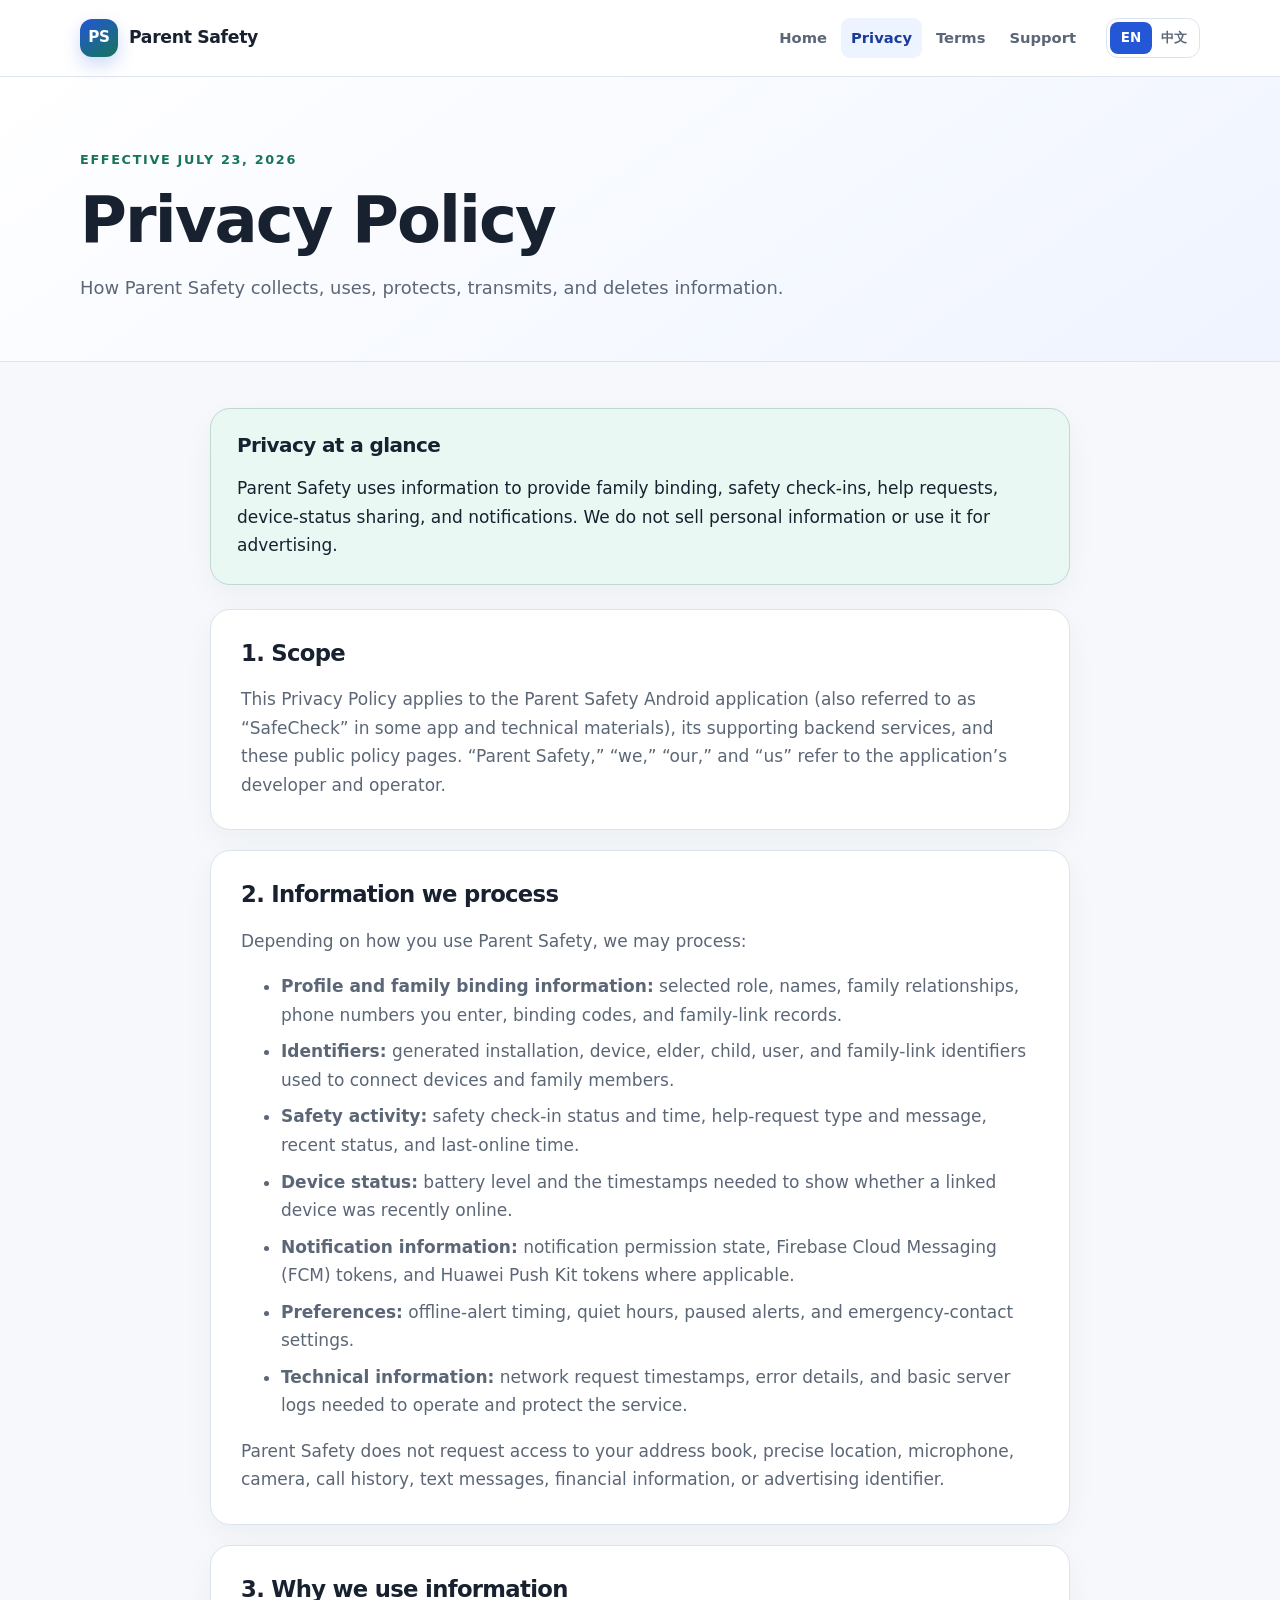
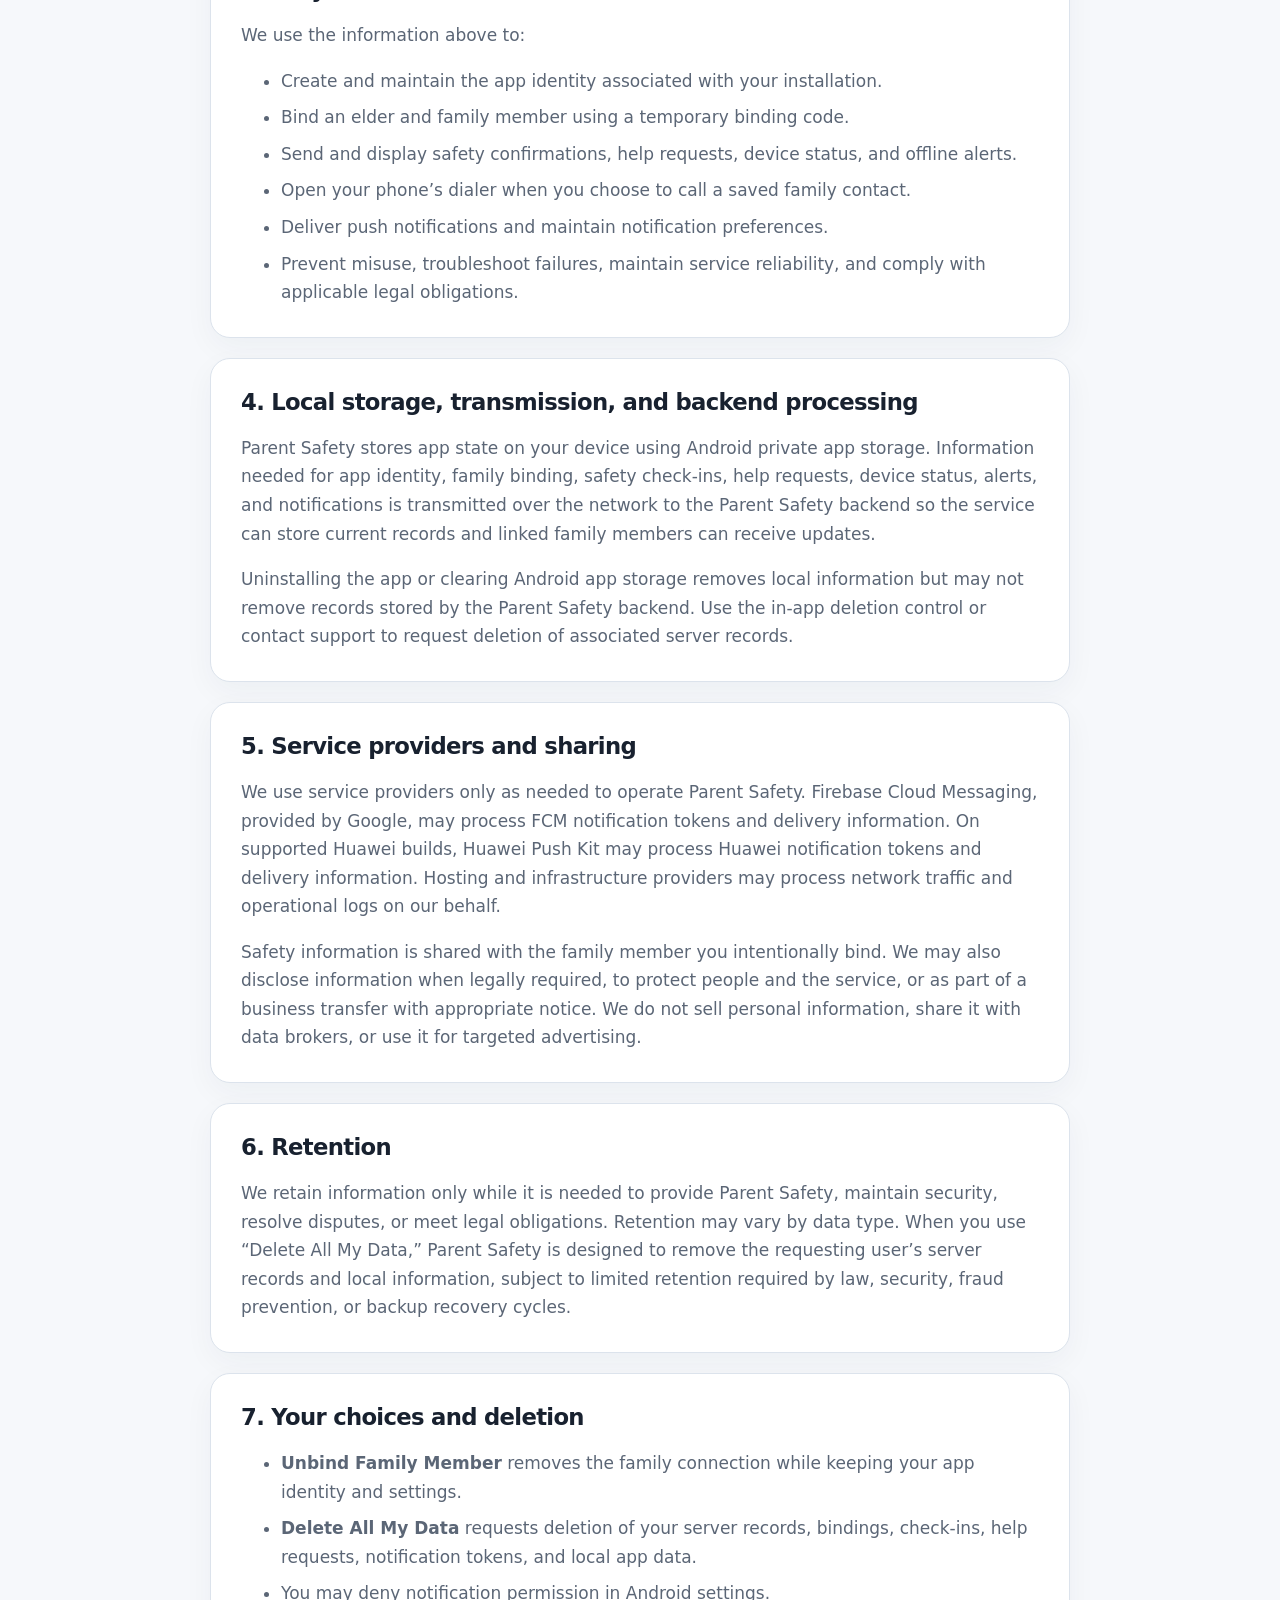
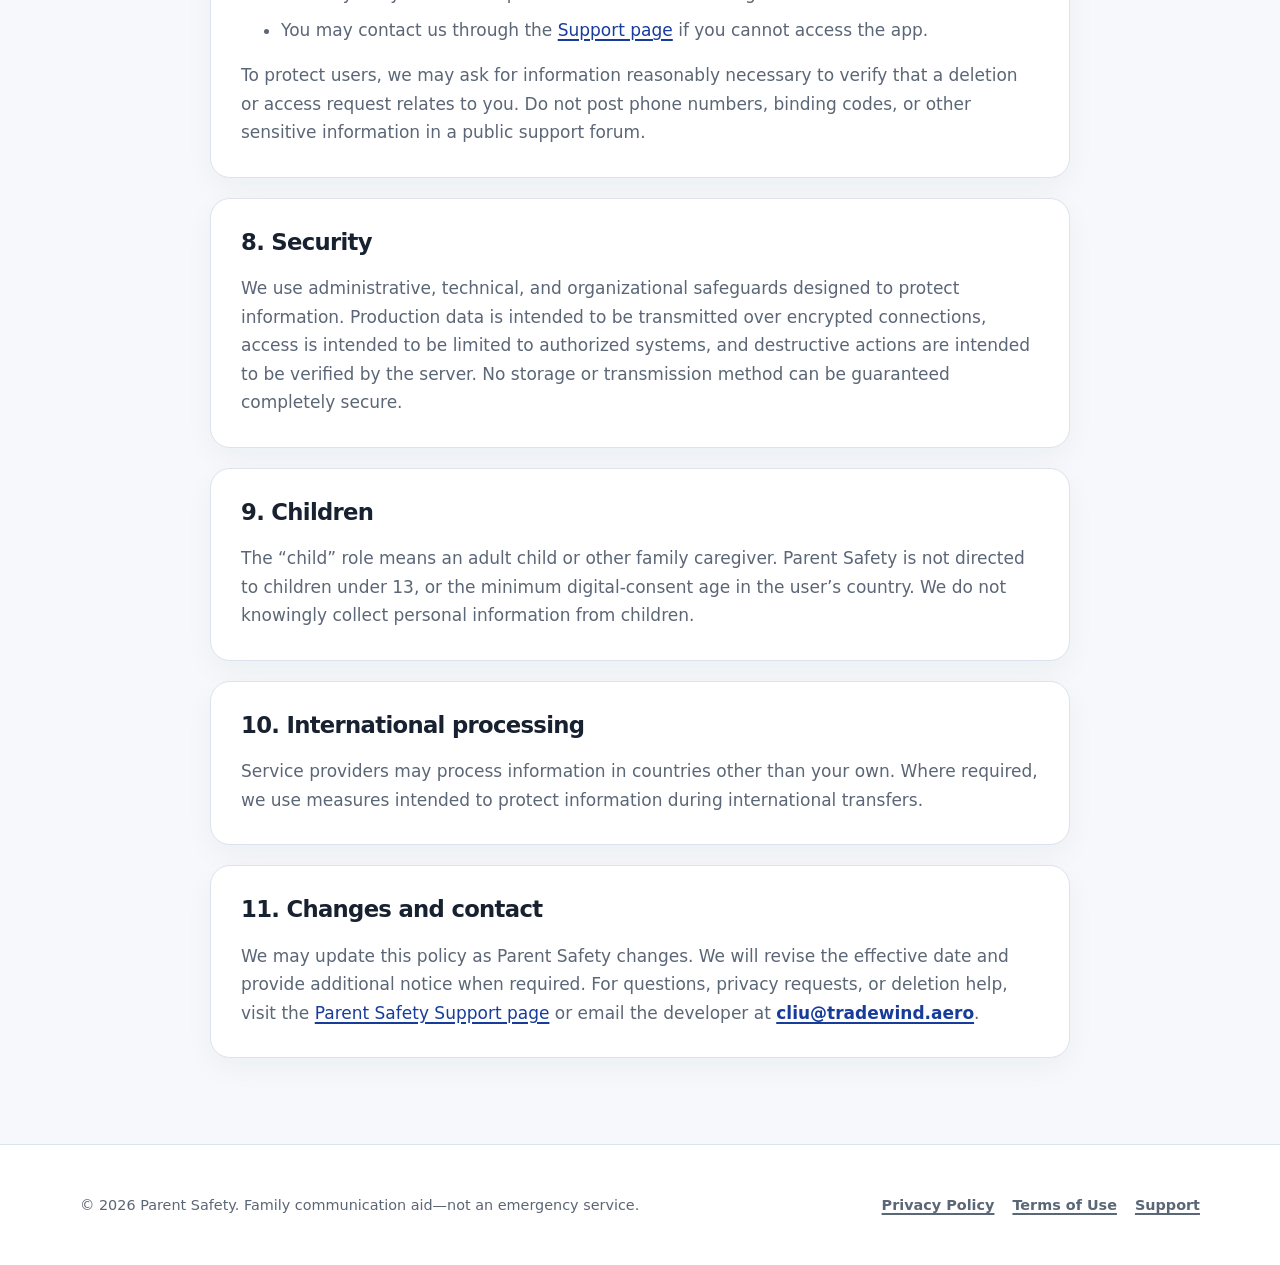
==== privacy/index.html @ eed0bc13 "Create Parent Safety static site" ====
<!doctype html>
<html lang="en">
<head>
  <meta charset="utf-8">
  <meta name="viewport" content="width=device-width, initial-scale=1">
  <meta name="description" content="Parent Safety Privacy Policy: how family, safety, device, and notification information is processed.">
  <title>Privacy Policy | Parent Safety</title>
  <link rel="stylesheet" href="../assets/styles.css">
</head>
<body>
  <a class="skip-link" href="#main">Skip to content</a>
  <header class="site-header"><div class="nav-shell">
    <a class="brand" href="../"><span class="brand-mark" aria-hidden="true">PS</span>Parent Safety</a>
    <div class="nav-actions"><nav class="primary-nav" aria-label="Primary navigation"><a href="../">Home</a><a href="./" aria-current="page">Privacy</a><a href="../terms/">Terms</a><a href="../support/">Support</a></nav><nav class="language-switcher" aria-label="Language"><span lang="en" aria-current="true">EN</span><a href="zh.html" lang="zh" hreflang="zh">中文</a></nav></div>
  </div></header>

  <main id="main">
    <header class="page-hero"><div class="page-shell"><p class="eyebrow">Effective July 23, 2026</p><h1>Privacy Policy</h1><p class="page-description">How Parent Safety collects, uses, protects, transmits, and deletes information.</p></div></header>
    <div class="legal-content">
      <aside class="notice"><h2>Privacy at a glance</h2><p>Parent Safety uses information to provide family binding, safety check-ins, help requests, device-status sharing, and notifications. We do not sell personal information or use it for advertising.</p></aside>

      <section class="legal-section"><h2>1. Scope</h2><p>This Privacy Policy applies to the Parent Safety Android application (also referred to as “SafeCheck” in some app and technical materials), its supporting backend services, and these public policy pages. “Parent Safety,” “we,” “our,” and “us” refer to the application’s developer and operator.</p></section>

      <section class="legal-section"><h2>2. Information we process</h2><p>Depending on how you use Parent Safety, we may process:</p><ul>
        <li><strong>Profile and family binding information:</strong> selected role, names, family relationships, phone numbers you enter, binding codes, and family-link records.</li>
        <li><strong>Identifiers:</strong> generated installation, device, elder, child, user, and family-link identifiers used to connect devices and family members.</li>
        <li><strong>Safety activity:</strong> safety check-in status and time, help-request type and message, recent status, and last-online time.</li>
        <li><strong>Device status:</strong> battery level and the timestamps needed to show whether a linked device was recently online.</li>
        <li><strong>Notification information:</strong> notification permission state, Firebase Cloud Messaging (FCM) tokens, and Huawei Push Kit tokens where applicable.</li>
        <li><strong>Preferences:</strong> offline-alert timing, quiet hours, paused alerts, and emergency-contact settings.</li>
        <li><strong>Technical information:</strong> network request timestamps, error details, and basic server logs needed to operate and protect the service.</li>
      </ul><p>Parent Safety does not request access to your address book, precise location, microphone, camera, call history, text messages, financial information, or advertising identifier.</p></section>

      <section class="legal-section"><h2>3. Why we use information</h2><p>We use the information above to:</p><ul>
        <li>Create and maintain the app identity associated with your installation.</li>
        <li>Bind an elder and family member using a temporary binding code.</li>
        <li>Send and display safety confirmations, help requests, device status, and offline alerts.</li>
        <li>Open your phone’s dialer when you choose to call a saved family contact.</li>
        <li>Deliver push notifications and maintain notification preferences.</li>
        <li>Prevent misuse, troubleshoot failures, maintain service reliability, and comply with applicable legal obligations.</li>
      </ul></section>

      <section class="legal-section"><h2>4. Local storage, transmission, and backend processing</h2><p>Parent Safety stores app state on your device using Android private app storage. Information needed for app identity, family binding, safety check-ins, help requests, device status, alerts, and notifications is transmitted over the network to the Parent Safety backend so the service can store current records and linked family members can receive updates.</p><p>Uninstalling the app or clearing Android app storage removes local information but may not remove records stored by the Parent Safety backend. Use the in-app deletion control or contact support to request deletion of associated server records.</p></section>

      <section class="legal-section"><h2>5. Service providers and sharing</h2><p>We use service providers only as needed to operate Parent Safety. Firebase Cloud Messaging, provided by Google, may process FCM notification tokens and delivery information. On supported Huawei builds, Huawei Push Kit may process Huawei notification tokens and delivery information. Hosting and infrastructure providers may process network traffic and operational logs on our behalf.</p><p>Safety information is shared with the family member you intentionally bind. We may also disclose information when legally required, to protect people and the service, or as part of a business transfer with appropriate notice. We do not sell personal information, share it with data brokers, or use it for targeted advertising.</p></section>

      <section class="legal-section"><h2>6. Retention</h2><p>We retain information only while it is needed to provide Parent Safety, maintain security, resolve disputes, or meet legal obligations. Retention may vary by data type. When you use “Delete All My Data,” Parent Safety is designed to remove the requesting user’s server records and local information, subject to limited retention required by law, security, fraud prevention, or backup recovery cycles.</p></section>

      <section class="legal-section"><h2>7. Your choices and deletion</h2><ul>
        <li><strong>Unbind Family Member</strong> removes the family connection while keeping your app identity and settings.</li>
        <li><strong>Delete All My Data</strong> requests deletion of your server records, bindings, check-ins, help requests, notification tokens, and local app data.</li>
        <li>You may deny notification permission in Android settings.</li>
        <li>You may contact us through the <a href="../support/">Support page</a> if you cannot access the app.</li>
      </ul><p>To protect users, we may ask for information reasonably necessary to verify that a deletion or access request relates to you. Do not post phone numbers, binding codes, or other sensitive information in a public support forum.</p></section>

      <section class="legal-section"><h2>8. Security</h2><p>We use administrative, technical, and organizational safeguards designed to protect information. Production data is intended to be transmitted over encrypted connections, access is intended to be limited to authorized systems, and destructive actions are intended to be verified by the server. No storage or transmission method can be guaranteed completely secure.</p></section>

      <section class="legal-section"><h2>9. Children</h2><p>The “child” role means an adult child or other family caregiver. Parent Safety is not directed to children under 13, or the minimum digital-consent age in the user’s country. We do not knowingly collect personal information from children.</p></section>

      <section class="legal-section"><h2>10. International processing</h2><p>Service providers may process information in countries other than your own. Where required, we use measures intended to protect information during international transfers.</p></section>

      <section class="legal-section"><h2>11. Changes and contact</h2><p>We may update this policy as Parent Safety changes. We will revise the effective date and provide additional notice when required. For questions, privacy requests, or deletion help, visit the <a href="../support/">Parent Safety Support page</a> or email the developer at <a class="email-link" href="mailto:cliu@tradewind.aero">cliu@tradewind.aero</a>.</p></section>
    </div>
  </main>

  <footer class="site-footer"><div class="footer-shell"><div class="footer-copy">© 2026 Parent Safety. Family communication aid—not an emergency service.</div><nav class="footer-links" aria-label="Legal and support"><a href="./">Privacy Policy</a><a href="../terms/">Terms of Use</a><a href="../support/">Support</a></nav></div></footer>
</body>
</html>
---- assets/styles.css ----
:root {
  --ink: #18212f;
  --muted: #5b6676;
  --blue: #2457d6;
  --blue-dark: #173c9b;
  --blue-soft: #edf3ff;
  --green: #16745a;
  --green-soft: #eaf8f3;
  --amber: #945b10;
  --amber-soft: #fff6df;
  --red: #a53838;
  --red-soft: #fff0f0;
  --line: #dce3ec;
  --surface: #ffffff;
  --background: #f6f8fb;
  --shadow: 0 18px 45px rgba(31, 48, 78, 0.09);
  --radius: 20px;
  --content: 1120px;
}

* {
  box-sizing: border-box;
}

html {
  scroll-behavior: smooth;
}

body {
  margin: 0;
  color: var(--ink);
  background: var(--background);
  font-family: Inter, ui-sans-serif, system-ui, -apple-system, BlinkMacSystemFont, "Segoe UI", sans-serif;
  font-size: 17px;
  line-height: 1.68;
  -webkit-font-smoothing: antialiased;
}

a {
  color: var(--blue-dark);
  text-decoration-thickness: 1.5px;
  text-underline-offset: 3px;
}

a:hover {
  color: var(--blue);
}

a:focus-visible,
button:focus-visible {
  outline: 3px solid rgba(36, 87, 214, 0.32);
  outline-offset: 3px;
}

.skip-link {
  position: fixed;
  top: 10px;
  left: 10px;
  z-index: 10;
  padding: 10px 14px;
  border-radius: 10px;
  color: #fff;
  background: var(--blue-dark);
  transform: translateY(-160%);
}

.skip-link:focus {
  transform: translateY(0);
}

.site-header {
  position: sticky;
  top: 0;
  z-index: 5;
  border-bottom: 1px solid rgba(220, 227, 236, 0.9);
  background: rgba(255, 255, 255, 0.94);
  backdrop-filter: blur(14px);
}

.nav-shell,
.page-shell,
.footer-shell {
  width: min(calc(100% - 40px), var(--content));
  margin-inline: auto;
}

.nav-shell {
  display: flex;
  min-height: 76px;
  align-items: center;
  justify-content: space-between;
  gap: 24px;
}

.brand {
  display: inline-flex;
  align-items: center;
  gap: 11px;
  color: var(--ink);
  font-size: 1.08rem;
  font-weight: 800;
  letter-spacing: -0.02em;
  text-decoration: none;
}

.brand-mark {
  display: grid;
  width: 38px;
  height: 38px;
  place-items: center;
  border-radius: 12px;
  color: #fff;
  background: linear-gradient(145deg, var(--blue), var(--green));
  font-size: 0.95rem;
  box-shadow: 0 8px 18px rgba(36, 87, 214, 0.22);
}

.nav-actions,
.primary-nav,
.language-switcher {
  display: flex;
  align-items: center;
}

.nav-actions {
  gap: 20px;
}

.primary-nav {
  gap: 4px;
}

.primary-nav a {
  padding: 8px 10px;
  border-radius: 9px;
  color: var(--muted);
  font-size: 0.92rem;
  font-weight: 650;
  text-decoration: none;
}

.primary-nav a:hover,
.primary-nav a[aria-current="page"] {
  color: var(--blue-dark);
  background: var(--blue-soft);
}

.language-switcher {
  padding: 3px;
  border: 1px solid var(--line);
  border-radius: 12px;
  background: var(--surface);
}

.language-switcher a,
.language-switcher span {
  min-width: 42px;
  padding: 5px 9px;
  border-radius: 8px;
  color: var(--muted);
  font-size: 0.84rem;
  font-weight: 750;
  text-align: center;
  text-decoration: none;
}

.language-switcher span {
  color: #fff;
  background: var(--blue);
}

.hero {
  overflow: hidden;
  border-bottom: 1px solid var(--line);
  background:
    radial-gradient(circle at 88% 18%, rgba(36, 87, 214, 0.16), transparent 28%),
    radial-gradient(circle at 12% 78%, rgba(22, 116, 90, 0.13), transparent 30%),
    linear-gradient(145deg, #fff 0%, #f4f7ff 100%);
}

.hero-grid {
  display: grid;
  grid-template-columns: minmax(0, 1.25fr) minmax(280px, 0.75fr);
  gap: 70px;
  align-items: center;
  min-height: 620px;
  padding-block: 90px;
}

.eyebrow {
  margin: 0 0 12px;
  color: var(--green);
  font-size: 0.8rem;
  font-weight: 850;
  letter-spacing: 0.13em;
  text-transform: uppercase;
}

h1,
h2,
h3 {
  margin-top: 0;
  line-height: 1.2;
  letter-spacing: -0.03em;
}

h1 {
  max-width: 780px;
  margin-bottom: 22px;
  font-size: clamp(2.55rem, 6vw, 4.9rem);
}

h2 {
  font-size: clamp(1.55rem, 3vw, 2.25rem);
}

h3 {
  font-size: 1.15rem;
}

.hero-copy {
  max-width: 730px;
  margin: 0;
  color: var(--muted);
  font-size: clamp(1.05rem, 2vw, 1.25rem);
}

.hero-actions {
  display: flex;
  flex-wrap: wrap;
  gap: 12px;
  margin-top: 32px;
}

.button {
  display: inline-flex;
  min-height: 48px;
  align-items: center;
  justify-content: center;
  padding: 11px 18px;
  border: 1px solid var(--blue);
  border-radius: 13px;
  font-weight: 750;
  text-decoration: none;
}

.button-primary {
  color: #fff;
  background: var(--blue);
  box-shadow: 0 10px 24px rgba(36, 87, 214, 0.2);
}

.button-primary:hover {
  color: #fff;
  background: var(--blue-dark);
}

.button-secondary {
  color: var(--blue-dark);
  background: #fff;
}

.status-card {
  position: relative;
  padding: 28px;
  border: 1px solid rgba(220, 227, 236, 0.9);
  border-radius: 28px;
  background: rgba(255, 255, 255, 0.94);
  box-shadow: var(--shadow);
}

.status-card::before {
  position: absolute;
  inset: -13px 28px auto;
  height: 13px;
  border-radius: 14px 14px 0 0;
  background: linear-gradient(90deg, var(--blue), var(--green));
  content: "";
}

.status-label {
  color: var(--muted);
  font-size: 0.83rem;
  font-weight: 750;
  letter-spacing: 0.09em;
  text-transform: uppercase;
}

.status-value {
  margin: 10px 0 22px;
  color: var(--green);
  font-size: 2rem;
  font-weight: 850;
}

.status-row {
  display: flex;
  justify-content: space-between;
  gap: 18px;
  padding: 13px 0;
  border-top: 1px solid var(--line);
}

.status-row span:first-child {
  color: var(--muted);
}

.status-row strong {
  text-align: right;
}

.section {
  padding-block: 80px;
}

.section-heading {
  max-width: 700px;
  margin-bottom: 34px;
}

.section-heading p,
.card p,
.legal-section p,
.legal-section li {
  color: var(--muted);
}

.grid-3,
.grid-2,
.support-grid {
  display: grid;
  gap: 22px;
}

.grid-3 {
  grid-template-columns: repeat(3, 1fr);
}

.grid-2,
.support-grid {
  grid-template-columns: repeat(2, 1fr);
}

.card,
.support-card,
.legal-section,
.notice {
  border: 1px solid var(--line);
  border-radius: var(--radius);
  background: var(--surface);
  box-shadow: 0 10px 30px rgba(31, 48, 78, 0.045);
}

.card,
.support-card {
  padding: 28px;
}

.card-number {
  display: inline-grid;
  width: 42px;
  height: 42px;
  margin-bottom: 20px;
  place-items: center;
  border-radius: 13px;
  color: var(--blue-dark);
  background: var(--blue-soft);
  font-weight: 850;
}

.privacy-callout {
  color: #fff;
  background: linear-gradient(135deg, #173c9b, #12644f);
}

.privacy-callout .section-heading p,
.privacy-callout p,
.privacy-callout a {
  color: rgba(255, 255, 255, 0.86);
}

.privacy-callout a:hover {
  color: #fff;
}

.page-hero {
  padding: 72px 0 58px;
  border-bottom: 1px solid var(--line);
  background: linear-gradient(145deg, #fff, #eff4ff);
}

.page-hero h1 {
  margin-bottom: 14px;
  font-size: clamp(2.3rem, 5vw, 4rem);
}

.page-description {
  max-width: 760px;
  margin: 0;
  color: var(--muted);
  font-size: 1.12rem;
}

.legal-content {
  width: min(calc(100% - 40px), 860px);
  margin: 46px auto 86px;
}

.notice {
  margin-bottom: 24px;
  padding: 24px 26px;
  border-color: #bfd8d0;
  background: var(--green-soft);
}

.notice-warning {
  border-color: #ead19c;
  background: var(--amber-soft);
}

.notice h2,
.notice p {
  margin-bottom: 0;
}

.notice h2 {
  font-size: 1.25rem;
}

.legal-section {
  margin-top: 20px;
  padding: 30px;
}

.legal-section h2 {
  margin-bottom: 18px;
  font-size: 1.42rem;
}

.legal-section p:last-child,
.legal-section ul:last-child,
.legal-section ol:last-child {
  margin-bottom: 0;
}

.legal-section li + li {
  margin-top: 8px;
}

.support-grid {
  margin-bottom: 24px;
}

.support-card > span {
  color: var(--blue);
  font-size: 0.85rem;
  font-weight: 850;
  letter-spacing: 0.12em;
}

.support-card h2 {
  margin: 10px 0 14px;
  font-size: 1.35rem;
}

.danger-block {
  margin-top: 20px;
  padding: 18px;
  border-left: 4px solid var(--red);
  border-radius: 10px;
  background: var(--red-soft);
}

.contact-card {
  display: flex;
  flex-wrap: wrap;
  align-items: center;
  justify-content: space-between;
  gap: 18px;
}

.contact-card p {
  margin: 0;
}

.email-link {
  overflow-wrap: anywhere;
  font-weight: 800;
}

.site-footer {
  border-top: 1px solid var(--line);
  background: #fff;
}

.footer-shell {
  display: flex;
  min-height: 120px;
  align-items: center;
  justify-content: space-between;
  gap: 28px;
  padding-block: 24px;
}

.footer-copy {
  color: var(--muted);
  font-size: 0.9rem;
}

.footer-links {
  display: flex;
  flex-wrap: wrap;
  gap: 18px;
}

.footer-links a {
  color: var(--muted);
  font-size: 0.9rem;
  font-weight: 650;
}

@media (max-width: 900px) {
  .nav-shell {
    align-items: flex-start;
    padding-block: 14px;
  }

  .nav-actions {
    align-items: flex-end;
    flex-direction: column-reverse;
    gap: 8px;
  }

  .hero-grid {
    grid-template-columns: 1fr;
    gap: 54px;
    min-height: auto;
    padding-block: 72px;
  }

  .status-card {
    max-width: 560px;
  }

  .grid-3 {
    grid-template-columns: 1fr;
  }
}

@media (max-width: 680px) {
  body {
    font-size: 16px;
  }

  .nav-shell,
  .page-shell,
  .footer-shell,
  .legal-content {
    width: min(calc(100% - 28px), var(--content));
  }

  .nav-shell,
  .footer-shell {
    align-items: flex-start;
    flex-direction: column;
  }

  .nav-actions {
    width: 100%;
    align-items: stretch;
  }

  .primary-nav {
    width: 100%;
    overflow-x: auto;
    padding-bottom: 3px;
  }

  .primary-nav a {
    white-space: nowrap;
  }

  .language-switcher {
    align-self: flex-end;
  }

  .hero-grid {
    padding-block: 58px;
  }

  .hero-actions,
  .hero-actions .button {
    width: 100%;
  }

  .section {
    padding-block: 58px;
  }

  .grid-2,
  .support-grid {
    grid-template-columns: 1fr;
  }

  .page-hero {
    padding: 54px 0 42px;
  }

  .legal-content {
    margin-block: 30px 58px;
  }

  .legal-section,
  .notice,
  .card,
  .support-card {
    padding: 22px;
    border-radius: 16px;
  }

  .footer-shell {
    min-height: auto;
  }
}

@media (prefers-reduced-motion: reduce) {
  html {
    scroll-behavior: auto;
  }
}
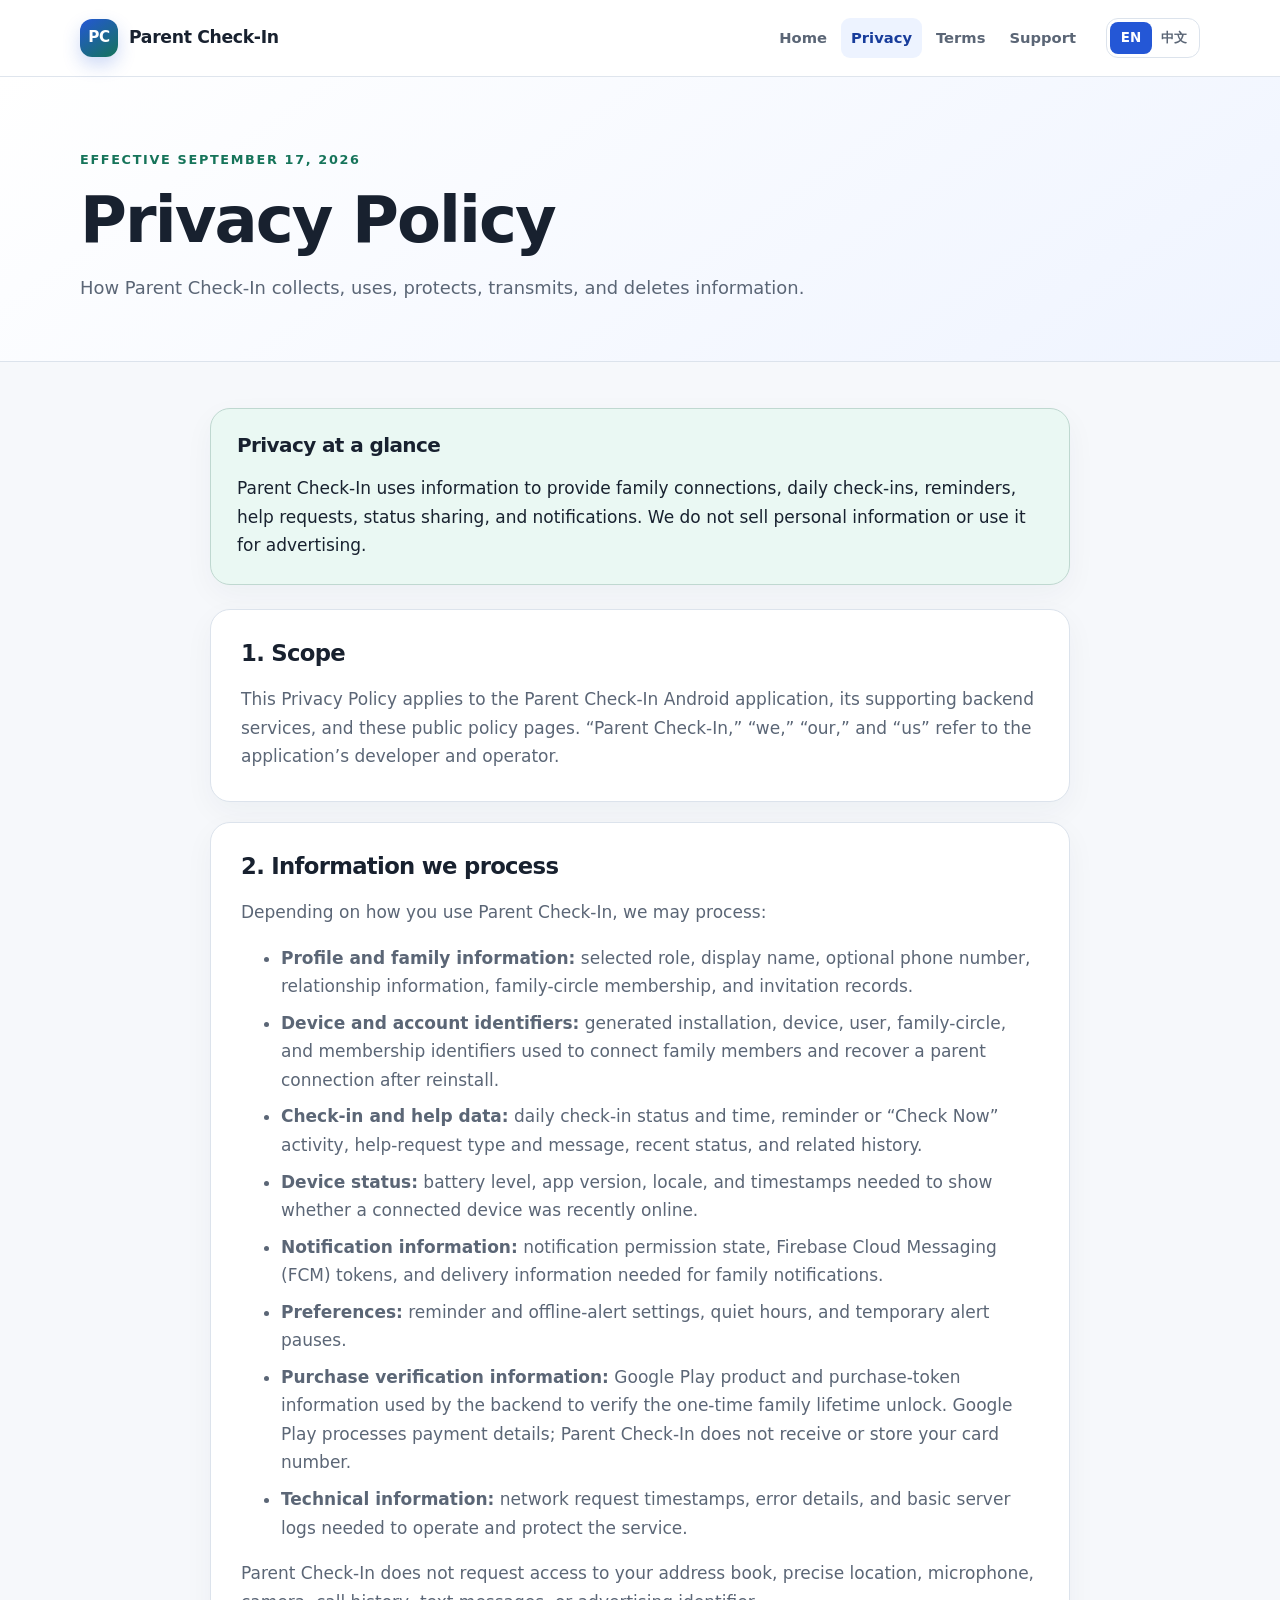
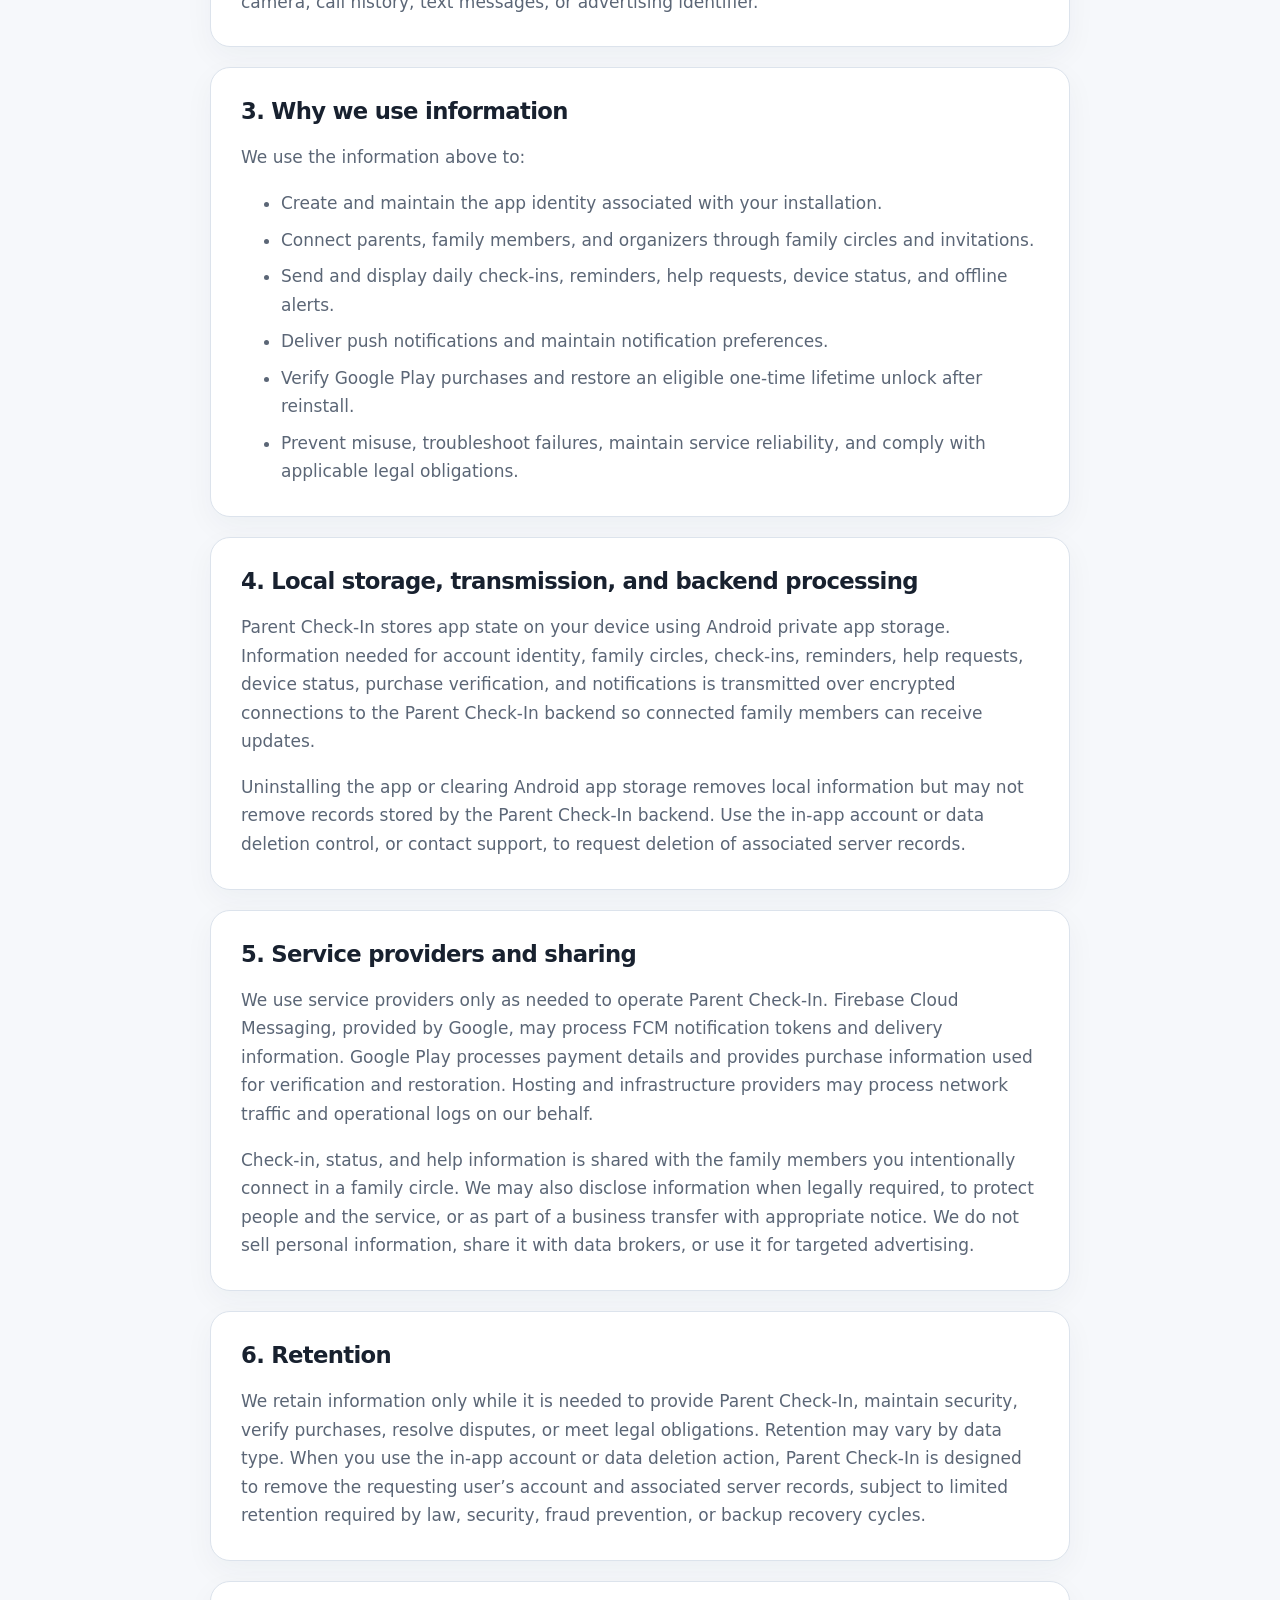
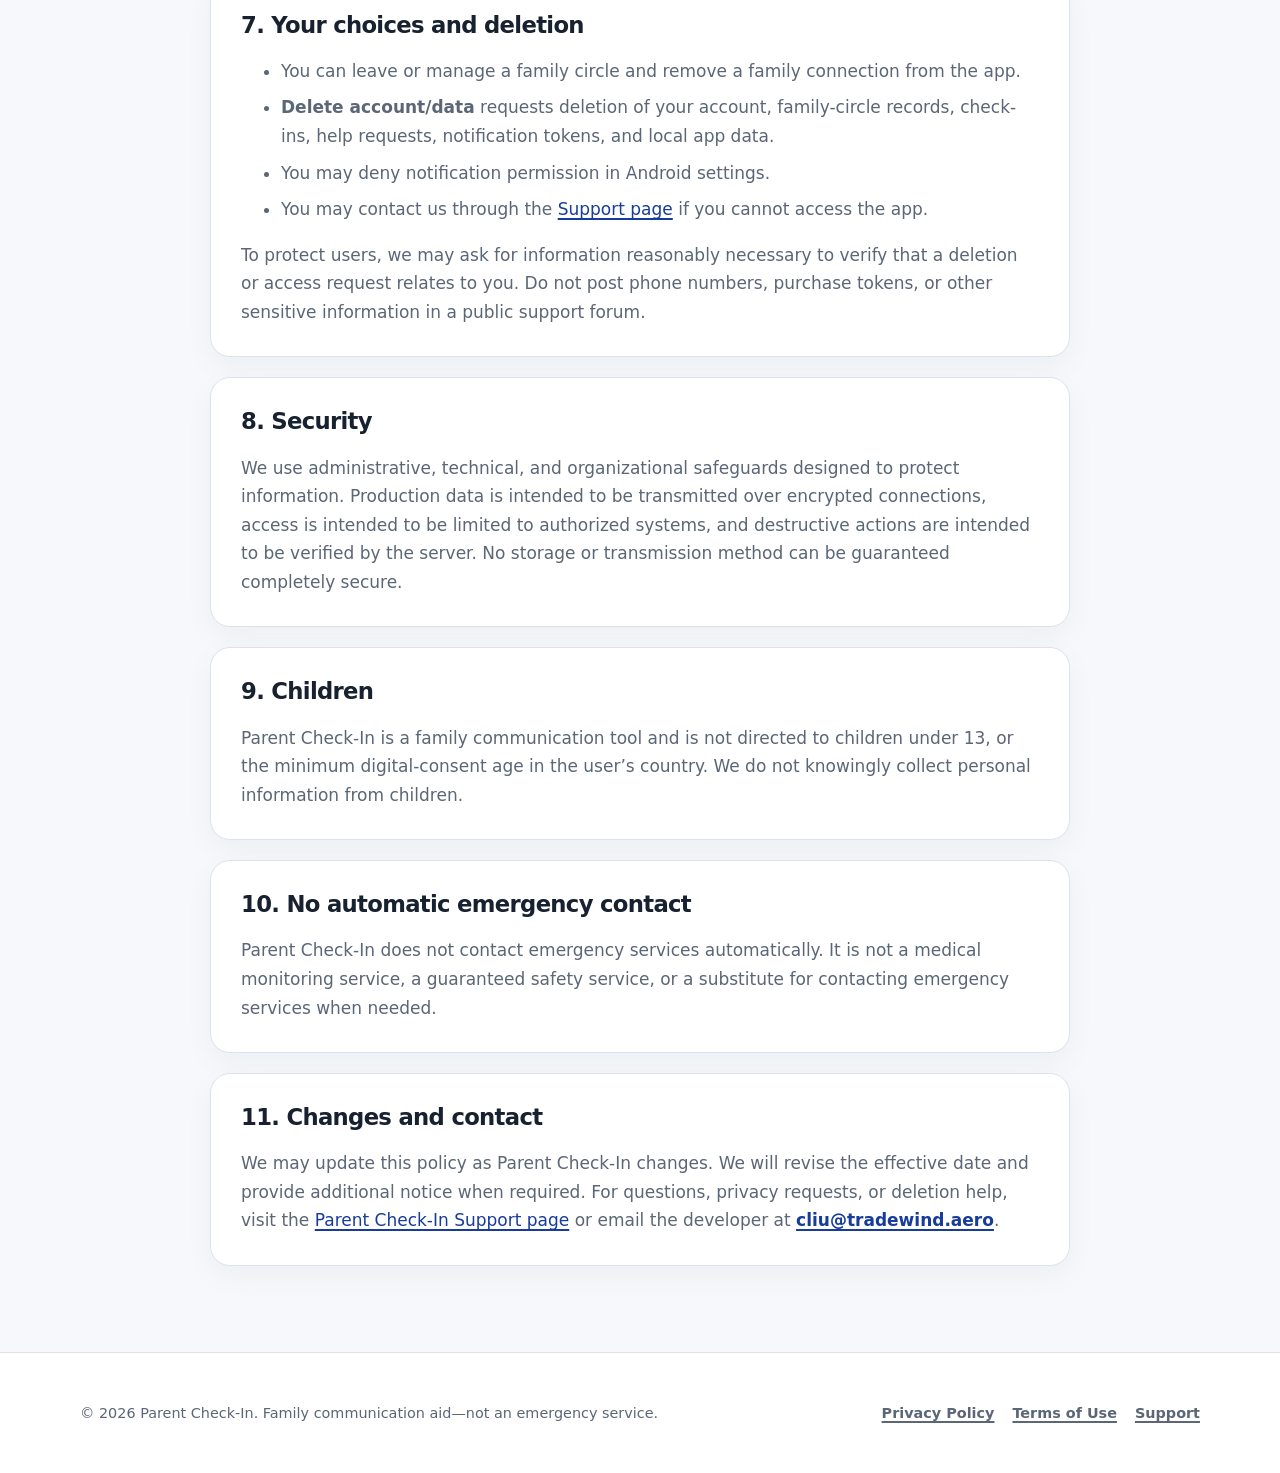
==== commit 99e968ce: "Update privacy policy for Parent Check-In V2" ====
--- a/privacy/index.html
+++ b/privacy/index.html
@@ -3,66 +3,54 @@
 <head>
   <meta charset="utf-8">
   <meta name="viewport" content="width=device-width, initial-scale=1">
-  <meta name="description" content="Parent Safety Privacy Policy: how family, safety, device, and notification information is processed.">
-  <title>Privacy Policy | Parent Safety</title>
+  <meta name="description" content="Parent Check-In Privacy Policy: how family, check-in, device, notification, and purchase information is processed.">
+  <title>Privacy Policy | Parent Check-In</title>
   <link rel="stylesheet" href="../assets/styles.css">
 </head>
 <body>
   <a class="skip-link" href="#main">Skip to content</a>
   <header class="site-header"><div class="nav-shell">
-    <a class="brand" href="../"><span class="brand-mark" aria-hidden="true">PS</span>Parent Safety</a>
+    <a class="brand" href="../"><span class="brand-mark" aria-hidden="true">PC</span>Parent Check-In</a>
     <div class="nav-actions"><nav class="primary-nav" aria-label="Primary navigation"><a href="../">Home</a><a href="./" aria-current="page">Privacy</a><a href="../terms/">Terms</a><a href="../support/">Support</a></nav><nav class="language-switcher" aria-label="Language"><span lang="en" aria-current="true">EN</span><a href="zh.html" lang="zh" hreflang="zh">中文</a></nav></div>
   </div></header>
-
   <main id="main">
-    <header class="page-hero"><div class="page-shell"><p class="eyebrow">Effective July 23, 2026</p><h1>Privacy Policy</h1><p class="page-description">How Parent Safety collects, uses, protects, transmits, and deletes information.</p></div></header>
+    <header class="page-hero"><div class="page-shell"><p class="eyebrow">Effective September 17, 2026</p><h1>Privacy Policy</h1><p class="page-description">How Parent Check-In collects, uses, protects, transmits, and deletes information.</p></div></header>
     <div class="legal-content">
-      <aside class="notice"><h2>Privacy at a glance</h2><p>Parent Safety uses information to provide family binding, safety check-ins, help requests, device-status sharing, and notifications. We do not sell personal information or use it for advertising.</p></aside>
-
-      <section class="legal-section"><h2>1. Scope</h2><p>This Privacy Policy applies to the Parent Safety Android application (also referred to as “SafeCheck” in some app and technical materials), its supporting backend services, and these public policy pages. “Parent Safety,” “we,” “our,” and “us” refer to the application’s developer and operator.</p></section>
-
-      <section class="legal-section"><h2>2. Information we process</h2><p>Depending on how you use Parent Safety, we may process:</p><ul>
-        <li><strong>Profile and family binding information:</strong> selected role, names, family relationships, phone numbers you enter, binding codes, and family-link records.</li>
-        <li><strong>Identifiers:</strong> generated installation, device, elder, child, user, and family-link identifiers used to connect devices and family members.</li>
-        <li><strong>Safety activity:</strong> safety check-in status and time, help-request type and message, recent status, and last-online time.</li>
-        <li><strong>Device status:</strong> battery level and the timestamps needed to show whether a linked device was recently online.</li>
-        <li><strong>Notification information:</strong> notification permission state, Firebase Cloud Messaging (FCM) tokens, and Huawei Push Kit tokens where applicable.</li>
-        <li><strong>Preferences:</strong> offline-alert timing, quiet hours, paused alerts, and emergency-contact settings.</li>
+      <aside class="notice"><h2>Privacy at a glance</h2><p>Parent Check-In uses information to provide family connections, daily check-ins, reminders, help requests, status sharing, and notifications. We do not sell personal information or use it for advertising.</p></aside>
+      <section class="legal-section"><h2>1. Scope</h2><p>This Privacy Policy applies to the Parent Check-In Android application, its supporting backend services, and these public policy pages. “Parent Check-In,” “we,” “our,” and “us” refer to the application’s developer and operator.</p></section>
+      <section class="legal-section"><h2>2. Information we process</h2><p>Depending on how you use Parent Check-In, we may process:</p><ul>
+        <li><strong>Profile and family information:</strong> selected role, display name, optional phone number, relationship information, family-circle membership, and invitation records.</li>
+        <li><strong>Device and account identifiers:</strong> generated installation, device, user, family-circle, and membership identifiers used to connect family members and recover a parent connection after reinstall.</li>
+        <li><strong>Check-in and help data:</strong> daily check-in status and time, reminder or “Check Now” activity, help-request type and message, recent status, and related history.</li>
+        <li><strong>Device status:</strong> battery level, app version, locale, and timestamps needed to show whether a connected device was recently online.</li>
+        <li><strong>Notification information:</strong> notification permission state, Firebase Cloud Messaging (FCM) tokens, and delivery information needed for family notifications.</li>
+        <li><strong>Preferences:</strong> reminder and offline-alert settings, quiet hours, and temporary alert pauses.</li>
+        <li><strong>Purchase verification information:</strong> Google Play product and purchase-token information used by the backend to verify the one-time family lifetime unlock. Google Play processes payment details; Parent Check-In does not receive or store your card number.</li>
         <li><strong>Technical information:</strong> network request timestamps, error details, and basic server logs needed to operate and protect the service.</li>
-      </ul><p>Parent Safety does not request access to your address book, precise location, microphone, camera, call history, text messages, financial information, or advertising identifier.</p></section>
-
+      </ul><p>Parent Check-In does not request access to your address book, precise location, microphone, camera, call history, text messages, or advertising identifier.</p></section>
       <section class="legal-section"><h2>3. Why we use information</h2><p>We use the information above to:</p><ul>
         <li>Create and maintain the app identity associated with your installation.</li>
-        <li>Bind an elder and family member using a temporary binding code.</li>
-        <li>Send and display safety confirmations, help requests, device status, and offline alerts.</li>
-        <li>Open your phone’s dialer when you choose to call a saved family contact.</li>
+        <li>Connect parents, family members, and organizers through family circles and invitations.</li>
+        <li>Send and display daily check-ins, reminders, help requests, device status, and offline alerts.</li>
         <li>Deliver push notifications and maintain notification preferences.</li>
+        <li>Verify Google Play purchases and restore an eligible one-time lifetime unlock after reinstall.</li>
         <li>Prevent misuse, troubleshoot failures, maintain service reliability, and comply with applicable legal obligations.</li>
       </ul></section>
-
-      <section class="legal-section"><h2>4. Local storage, transmission, and backend processing</h2><p>Parent Safety stores app state on your device using Android private app storage. Information needed for app identity, family binding, safety check-ins, help requests, device status, alerts, and notifications is transmitted over the network to the Parent Safety backend so the service can store current records and linked family members can receive updates.</p><p>Uninstalling the app or clearing Android app storage removes local information but may not remove records stored by the Parent Safety backend. Use the in-app deletion control or contact support to request deletion of associated server records.</p></section>
-
-      <section class="legal-section"><h2>5. Service providers and sharing</h2><p>We use service providers only as needed to operate Parent Safety. Firebase Cloud Messaging, provided by Google, may process FCM notification tokens and delivery information. On supported Huawei builds, Huawei Push Kit may process Huawei notification tokens and delivery information. Hosting and infrastructure providers may process network traffic and operational logs on our behalf.</p><p>Safety information is shared with the family member you intentionally bind. We may also disclose information when legally required, to protect people and the service, or as part of a business transfer with appropriate notice. We do not sell personal information, share it with data brokers, or use it for targeted advertising.</p></section>
-
-      <section class="legal-section"><h2>6. Retention</h2><p>We retain information only while it is needed to provide Parent Safety, maintain security, resolve disputes, or meet legal obligations. Retention may vary by data type. When you use “Delete All My Data,” Parent Safety is designed to remove the requesting user’s server records and local information, subject to limited retention required by law, security, fraud prevention, or backup recovery cycles.</p></section>
-
+      <section class="legal-section"><h2>4. Local storage, transmission, and backend processing</h2><p>Parent Check-In stores app state on your device using Android private app storage. Information needed for account identity, family circles, check-ins, reminders, help requests, device status, purchase verification, and notifications is transmitted over encrypted connections to the Parent Check-In backend so connected family members can receive updates.</p><p>Uninstalling the app or clearing Android app storage removes local information but may not remove records stored by the Parent Check-In backend. Use the in-app account or data deletion control, or contact support, to request deletion of associated server records.</p></section>
+      <section class="legal-section"><h2>5. Service providers and sharing</h2><p>We use service providers only as needed to operate Parent Check-In. Firebase Cloud Messaging, provided by Google, may process FCM notification tokens and delivery information. Google Play processes payment details and provides purchase information used for verification and restoration. Hosting and infrastructure providers may process network traffic and operational logs on our behalf.</p><p>Check-in, status, and help information is shared with the family members you intentionally connect in a family circle. We may also disclose information when legally required, to protect people and the service, or as part of a business transfer with appropriate notice. We do not sell personal information, share it with data brokers, or use it for targeted advertising.</p></section>
+      <section class="legal-section"><h2>6. Retention</h2><p>We retain information only while it is needed to provide Parent Check-In, maintain security, verify purchases, resolve disputes, or meet legal obligations. Retention may vary by data type. When you use the in-app account or data deletion action, Parent Check-In is designed to remove the requesting user’s account and associated server records, subject to limited retention required by law, security, fraud prevention, or backup recovery cycles.</p></section>
       <section class="legal-section"><h2>7. Your choices and deletion</h2><ul>
-        <li><strong>Unbind Family Member</strong> removes the family connection while keeping your app identity and settings.</li>
-        <li><strong>Delete All My Data</strong> requests deletion of your server records, bindings, check-ins, help requests, notification tokens, and local app data.</li>
+        <li>You can leave or manage a family circle and remove a family connection from the app.</li>
+        <li><strong>Delete account/data</strong> requests deletion of your account, family-circle records, check-ins, help requests, notification tokens, and local app data.</li>
         <li>You may deny notification permission in Android settings.</li>
         <li>You may contact us through the <a href="../support/">Support page</a> if you cannot access the app.</li>
-      </ul><p>To protect users, we may ask for information reasonably necessary to verify that a deletion or access request relates to you. Do not post phone numbers, binding codes, or other sensitive information in a public support forum.</p></section>
-
+      </ul><p>To protect users, we may ask for information reasonably necessary to verify that a deletion or access request relates to you. Do not post phone numbers, purchase tokens, or other sensitive information in a public support forum.</p></section>
       <section class="legal-section"><h2>8. Security</h2><p>We use administrative, technical, and organizational safeguards designed to protect information. Production data is intended to be transmitted over encrypted connections, access is intended to be limited to authorized systems, and destructive actions are intended to be verified by the server. No storage or transmission method can be guaranteed completely secure.</p></section>
-
-      <section class="legal-section"><h2>9. Children</h2><p>The “child” role means an adult child or other family caregiver. Parent Safety is not directed to children under 13, or the minimum digital-consent age in the user’s country. We do not knowingly collect personal information from children.</p></section>
-
-      <section class="legal-section"><h2>10. International processing</h2><p>Service providers may process information in countries other than your own. Where required, we use measures intended to protect information during international transfers.</p></section>
-
-      <section class="legal-section"><h2>11. Changes and contact</h2><p>We may update this policy as Parent Safety changes. We will revise the effective date and provide additional notice when required. For questions, privacy requests, or deletion help, visit the <a href="../support/">Parent Safety Support page</a> or email the developer at <a class="email-link" href="mailto:cliu@tradewind.aero">cliu@tradewind.aero</a>.</p></section>
+      <section class="legal-section"><h2>9. Children</h2><p>Parent Check-In is a family communication tool and is not directed to children under 13, or the minimum digital-consent age in the user’s country. We do not knowingly collect personal information from children.</p></section>
+      <section class="legal-section"><h2>10. No automatic emergency contact</h2><p>Parent Check-In does not contact emergency services automatically. It is not a medical monitoring service, a guaranteed safety service, or a substitute for contacting emergency services when needed.</p></section>
+      <section class="legal-section"><h2>11. Changes and contact</h2><p>We may update this policy as Parent Check-In changes. We will revise the effective date and provide additional notice when required. For questions, privacy requests, or deletion help, visit the <a href="../support/">Parent Check-In Support page</a> or email the developer at <a class="email-link" href="mailto:cliu@tradewind.aero">cliu@tradewind.aero</a>.</p></section>
     </div>
   </main>
-
-  <footer class="site-footer"><div class="footer-shell"><div class="footer-copy">© 2026 Parent Safety. Family communication aid—not an emergency service.</div><nav class="footer-links" aria-label="Legal and support"><a href="./">Privacy Policy</a><a href="../terms/">Terms of Use</a><a href="../support/">Support</a></nav></div></footer>
+  <footer class="site-footer"><div class="footer-shell"><div class="footer-copy">© 2026 Parent Check-In. Family communication aid—not an emergency service.</div><nav class="footer-links" aria-label="Legal and support"><a href="./">Privacy Policy</a><a href="../terms/">Terms of Use</a><a href="../support/">Support</a></nav></div></footer>
 </body>
 </html>
